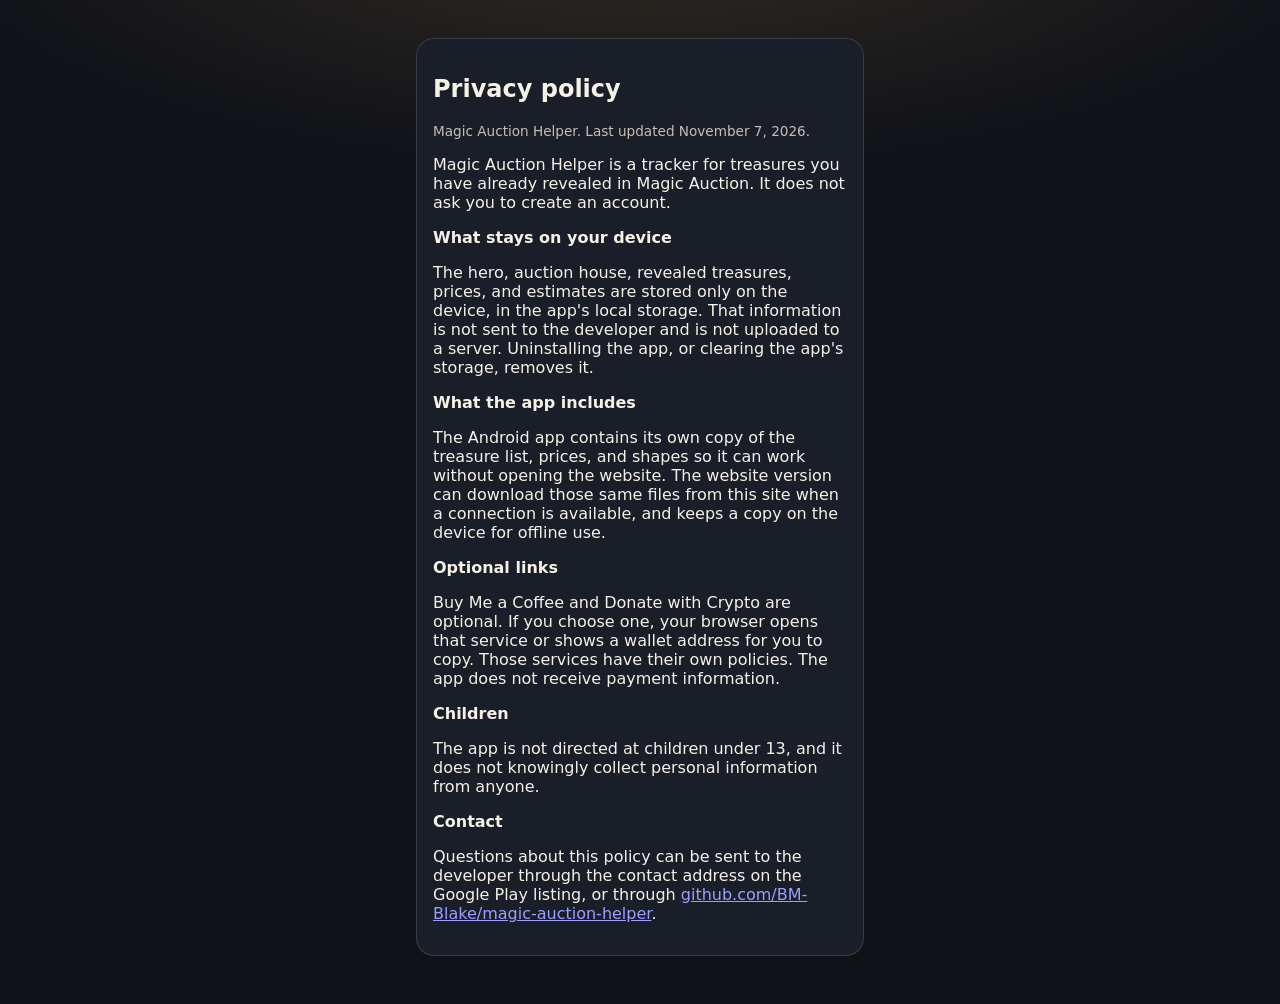
==== privacy.html @ 4f5301bc "Add a privacy policy page for the Play Store listing. Co-authored-by: Cursor <cursoragent@cursor.com" ====
<!DOCTYPE html>
<html lang="en">
  <head>
    <meta charset="utf-8">
    <meta name="viewport" content="width=device-width, initial-scale=1">
    <title>Privacy policy — Magic Auction Helper</title>
    <link rel="stylesheet" href="styles.css?v=141">
  </head>
  <body>
    <main class="app" style="padding: 24px 16px 48px;">
      <article class="card">
        <h1>Privacy policy</h1>
        <p class="hint">Magic Auction Helper. Last updated November 7, 2026.</p>
        <p>Magic Auction Helper is a tracker for treasures you have already revealed in Magic Auction. It does not ask you to create an account.</p>
        <h2>What stays on your device</h2>
        <p>The hero, auction house, revealed treasures, prices, and estimates are stored only on the device, in the app's local storage. That information is not sent to the developer and is not uploaded to a server. Uninstalling the app, or clearing the app's storage, removes it.</p>
        <h2>What the app includes</h2>
        <p>The Android app contains its own copy of the treasure list, prices, and shapes so it can work without opening the website. The website version can download those same files from this site when a connection is available, and keeps a copy on the device for offline use.</p>
        <h2>Optional links</h2>
        <p>Buy Me a Coffee and Donate with Crypto are optional. If you choose one, your browser opens that service or shows a wallet address for you to copy. Those services have their own policies. The app does not receive payment information.</p>
        <h2>Children</h2>
        <p>The app is not directed at children under 13, and it does not knowingly collect personal information from anyone.</p>
        <h2>Contact</h2>
        <p>Questions about this policy can be sent to the developer through the contact address on the Google Play listing, or through <a href="https://github.com/BM-Blake/magic-auction-helper">github.com/BM-Blake/magic-auction-helper</a>.</p>
      </article>
    </main>
  </body>
</html>
---- styles.css ----
:root {
  color-scheme: dark;
  --bg: #101218;
  --raise: #1a1e28;
  --raise-2: #232836;
  --line: rgba(246, 241, 231, 0.14);
  --text: #f6f1e7;
  --muted: #c8bfb2;
  --gold: #e4b15a;
  --gold-ink: #2a2112;
  --danger: #ffb4a8;
  --shadow: 0 16px 40px rgba(0, 0, 0, 0.28);
  --safe-top: env(safe-area-inset-top, 0px);
  --safe-bottom: env(safe-area-inset-bottom, 0px);
  font-family: "Segoe UI", system-ui, sans-serif;
}

* { box-sizing: border-box; }

body {
  margin: 0;
  min-height: 100vh;
  background:
    radial-gradient(1200px 420px at 50% -80px, rgba(228, 177, 90, 0.16), transparent 60%),
    var(--bg);
  color: var(--text);
}

button,
input,
select { font: inherit; color: inherit; }

button { cursor: pointer; }

.app {
  width: min(480px, 100%);
  margin: 0 auto;
  padding: calc(16px + var(--safe-top)) 16px calc(96px + var(--safe-bottom));
}

.scene[hidden] { display: none !important; }

.scene-menu {
  position: relative;
  display: flex;
  flex-direction: column;
  align-items: stretch;
  justify-content: center;
  gap: 18px;
  min-height: calc(100vh - 32px - var(--safe-top) - var(--safe-bottom));
}

.scene-tracker #game-bar {
  position: sticky;
  top: 0;
  z-index: 2;
  margin: calc(-16px - var(--safe-top)) -16px 0;
  padding: calc(16px + var(--safe-top)) 16px 16px;
  background: var(--bg);
}

.app-title {
  position: absolute;
  top: 0;
  left: 0;
  right: 0;
  margin: 0;
  font-size: 1.35rem;
  font-weight: 650;
  line-height: 1.2;
  text-align: center;
}

.menu-picks {
  display: grid;
  grid-template-columns: 1fr 1fr;
  gap: 12px;
  align-items: start;
}

.pick-title {
  margin: 0 0 6px;
  color: var(--muted);
  font-size: 0.72rem;
  font-weight: 650;
  letter-spacing: 0.04em;
  line-height: 1.2;
  text-align: left;
  text-transform: uppercase;
}

.house-picker {
  position: relative;
  width: 100%;
}

.house-toggle {
  display: flex;
  align-items: center;
  justify-content: space-between;
  gap: 8px;
  width: 100%;
  min-height: 52px;
  padding: 0 12px 0 14px;
  border: 1px solid var(--line);
  border-radius: 16px;
  background: var(--raise);
  color: var(--text);
  font-size: 1rem;
  font-weight: 650;
  box-shadow: var(--shadow);
}

.house-toggle > span {
  min-width: 0;
  overflow: hidden;
  text-overflow: ellipsis;
  white-space: nowrap;
}

.house-toggle::after {
  content: "";
  flex: 0 0 auto;
  width: 8px;
  height: 8px;
  margin-top: -4px;
  border-right: 2px solid var(--gold);
  border-bottom: 2px solid var(--gold);
  transform: rotate(45deg);
}

.house-toggle[aria-expanded="true"] {
  border-color: var(--gold);
}

.house-toggle[aria-expanded="true"]::after {
  margin-top: 4px;
  transform: rotate(225deg);
}

.house-menu {
  position: absolute;
  z-index: 4;
  top: calc(100% + 8px);
  left: 0;
  width: calc(200% + 12px);
  margin: 0;
  padding: 6px;
  list-style: none;
  border: 1px solid var(--line);
  border-radius: 16px;
  background: #161922;
  box-shadow: var(--shadow);
  max-height: 280px;
  overflow-y: auto;
}

#house-menu {
  left: auto;
  right: 0;
}

.house-option {
  display: flex;
  align-items: center;
  min-height: 44px;
  padding: 8px 12px;
  border-radius: 12px;
  color: var(--text);
  font-size: 1.05rem;
  font-weight: 650;
  cursor: pointer;
}

.house-option[aria-selected="true"] {
  background: var(--gold);
  color: var(--gold-ink);
}

.house-option:hover,
.house-option:focus-visible {
  background: var(--raise-2);
}

.house-option[aria-selected="true"]:hover,
.house-option[aria-selected="true"]:focus-visible {
  background: var(--gold);
  filter: brightness(1.06);
}

.house-name {
  margin: 0;
  min-width: 0;
  font-size: 1.35rem;
  font-weight: 650;
  line-height: 1.1;
}

.menu-btn {
  width: 100%;
  min-height: 56px;
  border: 0;
  border-radius: 16px;
  background: var(--gold);
  color: var(--gold-ink);
  font-size: 1.05rem;
  font-weight: 700;
}

.menu-btn:hover { filter: brightness(1.05); }

.support {
  display: flex;
  flex-direction: column;
  align-items: center;
  gap: 12px;
  margin-top: 28px;
}

.support-prompt {
  margin: 0;
  color: var(--muted);
  font-size: 0.95rem;
  font-weight: 650;
}

.support-actions {
  display: flex;
  flex-direction: column;
  align-items: stretch;
  gap: 10px;
  width: max-content;
  max-width: 100%;
}

.support-actions .bmc-btn-container {
  display: flex;
  justify-content: center;
}

.support-crypto {
  display: flex;
  align-items: center;
  justify-content: center;
  min-height: 60px;
  padding: 0 24px;
  border: 1px solid var(--line);
  border-radius: 12px;
  background: transparent;
  color: var(--text);
  font-size: 1rem;
  font-weight: 700;
}

.support-crypto:hover { filter: brightness(1.05); }

.crypto-dialog {
  width: min(448px, calc(100% - 32px));
  margin: auto;
  padding: 16px;
  border: 1px solid var(--line);
  border-radius: 18px;
  background: var(--raise);
  color: var(--text);
  box-shadow: var(--shadow);
}

.crypto-dialog::backdrop {
  background: rgba(8, 10, 14, 0.72);
}

.crypto-dialog .hint {
  margin: 0;
  color: var(--muted);
}

.crypto-list {
  display: flex;
  flex-direction: column;
  gap: 10px;
  margin: 14px 0 0;
  padding: 0;
  list-style: none;
}

.crypto-list li {
  padding: 12px;
  border: 1px solid var(--line);
  border-radius: 14px;
  background: var(--bg);
}

.crypto-row {
  display: flex;
  align-items: center;
  justify-content: space-between;
  gap: 8px;
}

.crypto-chain {
  font-weight: 700;
}

.crypto-nets {
  color: var(--muted);
  font-size: 0.78rem;
  font-weight: 650;
}

.crypto-address {
  display: block;
  margin-top: 8px;
  color: var(--muted);
  font-family: ui-monospace, "Cascadia Mono", Consolas, monospace;
  font-size: 0.78rem;
  line-height: 1.35;
  overflow-wrap: anywhere;
}

.crypto-copy {
  flex: 0 0 auto;
}

.title-row {
  display: flex;
  align-items: center;
  justify-content: space-between;
  gap: 12px;
  margin-bottom: 14px;
}

.ghost {
  flex: 0 0 auto;
  min-height: 40px;
  padding: 0 14px;
  border: 1px solid var(--line);
  border-radius: 999px;
  background: transparent;
}

.ghost:hover,
.chip:hover,
.minus:hover { background: var(--raise-2); }

h2 { margin: 0 0 14px; font-weight: 650; font-size: 1rem; }

.visually-hidden {
  position: absolute;
  width: 1px;
  height: 1px;
  padding: 0;
  margin: -1px;
  overflow: hidden;
  clip: rect(0, 0, 0, 0);
  white-space: nowrap;
  border: 0;
}

.status,
.hint,
.empty,
.item-meta,
.item-note {
  color: var(--muted);
}

.status {
  margin: 10px 0 0;
  padding: 8px 12px;
  border-radius: 12px;
  background: var(--raise);
}

.worth {
  display: grid;
  gap: 14px;
  margin-top: 0;
  padding: 14px 16px;
  border: 1px solid var(--line);
  border-radius: 18px;
  background: var(--raise);
  box-shadow: var(--shadow);
}

.worth-label,
.hint,
.form-error,
.empty { margin: 0; }

.worth-label {
  color: var(--muted);
  font-size: 0.78rem;
  letter-spacing: 0.06em;
  text-transform: uppercase;
}

.worth-range {
  margin: 6px 0 0;
  font-size: clamp(1.2rem, 5.4vw, 1.7rem);
  font-variant-numeric: tabular-nums;
  letter-spacing: -0.03em;
  line-height: 1.15;
  white-space: nowrap;
}

.known-picker {
  position: relative;
  margin-top: 12px;
}

.known-picker .worth-label { margin-bottom: 6px; }

.known-menu {
  left: 0;
  width: 100%;
}

.known-menu .house-option {
  justify-content: space-between;
  gap: 12px;
}

.known-menu .house-option.is-rarity {
  color: var(--chip);
}

.known-menu .house-option.is-rarity::before {
  content: "";
  flex: 0 0 auto;
  width: 12px;
  height: 12px;
  border-radius: 50%;
  background: var(--chip);
}

.known-menu .minus {
  flex: 0 0 auto;
  width: 28px;
  height: 28px;
}

.known-name {
  flex: 1;
  min-width: 0;
  overflow: hidden;
  text-overflow: ellipsis;
  white-space: nowrap;
}

.known-price {
  flex: 0 0 auto;
  font-variant-numeric: tabular-nums;
}

#form,
.list { scroll-margin-top: 128px; }

.card {
  margin-top: 14px;
  padding: 16px;
  border: 1px solid var(--line);
  border-radius: 18px;
  background: var(--raise);
}

.card.error { color: var(--danger); }

.form-head {
  display: flex;
  align-items: center;
  justify-content: space-between;
  gap: 12px;
  margin-bottom: 14px;
}

.form-head h2 { margin: 0; }

.text-btn {
  min-height: 36px;
  padding: 0 12px;
  border: 1px solid var(--line);
  border-radius: 999px;
  background: transparent;
  color: var(--muted);
}

.text-btn:hover { background: var(--raise-2); }

fieldset {
  margin: 0 0 14px;
  padding: 0;
  border: 0;
  min-inline-size: 0;
}

legend {
  margin-bottom: 8px;
  color: var(--muted);
  font-size: 0.75rem;
  letter-spacing: 0.06em;
  text-transform: uppercase;
}

.chips {
  display: flex;
  flex-wrap: wrap;
  gap: 8px;
}

.chip {
  min-height: 40px;
  padding: 0 12px;
  border: 1px solid var(--line);
  border-radius: 999px;
  background: transparent;
}

.chip {
  display: inline-flex;
  align-items: center;
  justify-content: center;
  gap: 8px;
}

.counter { display: flex; align-items: center; gap: 4px; }

#rarities > .chip,
.add-rarities .chip {
  flex: 1 1 calc(33.33% - 8px);
  max-width: calc(33.33% - 8px);
}

.chip-wrap {
  display: inline-flex;
  align-items: center;
  gap: 4px;
  flex: 0 0 auto;
  max-width: none;
}

.chip.is-swatch {
  width: 44px;
  min-width: 44px;
  height: 44px;
  padding: 0;
}

.add-rarities .chip.is-swatch {
  flex: 0 0 auto;
  max-width: none;
}

.chip.is-swatch .count {
  min-width: 0;
  padding: 0;
  background: transparent;
}

.chip-adjust {
  width: 28px;
  height: 28px;
  flex: 0 0 auto;
  font-size: 1rem;
}

.add-rarities .chip,
.add-rarities .chip:hover {
  background: var(--chip);
  color: var(--chip-ink);
  border-color: transparent;
}

.add-rarities .chip[aria-pressed="true"] {
  outline: 2px solid var(--text);
  outline-offset: 2px;
}

#sizes .chip,
.add-sizes .chip { min-width: 44px; }

.count {
  min-width: 1.5em;
  padding: 1px 8px;
  border-radius: 999px;
  background: color-mix(in srgb, currentColor 16%, transparent);
  font-variant-numeric: tabular-nums;
  text-align: center;
}

.chip.is-on,
.chip[aria-pressed="true"] {
  background: var(--chip, var(--gold));
  color: var(--chip-ink, var(--gold-ink));
  border-color: transparent;
}

.chip.is-on:hover,
.chip[aria-pressed="true"]:hover { background: var(--chip, var(--gold)); }

.chip.is-selected {
  outline: 2px solid var(--text);
  outline-offset: 2px;
}

.detail { margin: 10px 0 0; }

.detail h3 { margin: 0 0 8px; font-size: 1rem; }

.detail-cats {
  display: grid;
  grid-template-columns: 1fr 1fr;
  gap: 8px;
  margin: 0;
  padding: 0;
  list-style: none;
}

.detail-cat.is-open { grid-column: 1 / -1; }

.detail-cat-btn {
  display: flex;
  align-items: center;
  justify-content: space-between;
  gap: 8px;
  width: 100%;
  min-height: 44px;
  padding: 0 12px;
  border: 1px solid var(--line);
  border-radius: 12px;
  background: var(--bg);
  color: inherit;
  font: inherit;
}

.detail-cat.is-open > .detail-cat-btn { border-color: var(--gold); }

.detail-cat .detail-list { margin-top: 8px; }

.detail-items {
  grid-column: 1 / -1;
  display: flex;
  flex-direction: column;
  gap: 8px;
}

.detail-items-title {
  margin: 4px 0 0;
  color: var(--muted);
  font-size: 0.75rem;
  letter-spacing: 0.06em;
  text-transform: uppercase;
}

.item-card {
  display: grid;
  grid-template-columns: 1fr 1fr;
  gap: 8px;
  padding: 10px;
  border: 1px solid var(--line);
  border-radius: 12px;
  background: var(--bg);
}

.item-card .field { margin-top: 0; }

.item-card .item-name,
.item-card .item-price,
.item-name-row { grid-column: 1 / -1; }

.item-name-row {
  display: flex;
  align-items: center;
  justify-content: space-between;
  gap: 8px;
}

.item-name-row .item-name {
  flex: 1;
  min-width: 0;
}

.item-name {
  margin: 0;
  font-weight: 650;
}

.item-card input:disabled,
.item-card select:disabled {
  opacity: 0.72;
  cursor: default;
}

.item-card select {
  width: 100%;
  min-height: 44px;
  padding: 0 10px;
  border: 1px solid var(--line);
  border-radius: 12px;
  background: var(--raise);
  color: inherit;
  font-size: 16px;
}

.detail-list,
.step-children {
  display: grid;
  grid-template-columns: 1fr 1fr;
  gap: 8px;
  margin: 0;
  padding: 0;
  list-style: none;
}

.step-children { margin-top: 4px; }

.step-row {
  display: grid;
  justify-items: center;
  align-content: center;
  gap: 2px;
  min-width: 0;
  padding: 8px 6px;
  border: 1px solid var(--line);
  border-radius: 12px;
  background: var(--bg);
}

.step-row.is-open {
  grid-column: 1 / -1;
  grid-template-columns: minmax(0, 1fr) auto;
  justify-items: stretch;
  align-items: center;
  padding: 8px 10px;
}

.step-label {
  width: 100%;
  min-height: 0;
  padding: 0;
  border: 0;
  background: transparent;
  color: inherit;
  font: inherit;
  line-height: 1.2;
  text-align: center;
}

.step-row.is-open > .step-label { text-align: left; }

.step-row.is-open > .step-children { grid-column: 1 / -1; }

.step-label.is-static { line-height: 1.2; }

.stepper {
  display: flex;
  align-items: center;
  justify-content: center;
  gap: 6px;
}

.step-btn {
  width: 36px;
  height: 36px;
  border: 1px solid var(--line);
  border-radius: 999px;
  background: var(--raise-2);
  color: var(--text);
  font-size: 1.25rem;
  line-height: 1;
}

.chip:disabled,
.step-btn:disabled { opacity: 0.35; cursor: default; }

.step-count {
  min-width: 1.5em;
  font-variant-numeric: tabular-nums;
  text-align: center;
}

.detail-item {
  display: flex;
  flex-wrap: wrap;
  align-items: center;
  justify-content: space-between;
  gap: 10px;
  padding: 10px 12px;
  border-radius: 12px;
  background: var(--bg);
}

.detail-actions {
  display: flex;
  flex-shrink: 0;
  gap: 8px;
}

.detail-editor {
  flex: 1 1 100%;
}

.detail-editor > .field:first-child { margin-top: 0; }

.detail-editor-actions {
  display: flex;
  align-items: center;
  gap: 8px;
  margin-top: 12px;
}

.detail-editor .primary {
  flex: 1;
  margin-top: 0;
}

.detail-item p { margin: 0; }

.detail-price { color: #d7f5c8; font-variant-numeric: tabular-nums; }

.exact-total {
  margin: 6px 0 0;
  font-size: 1.35rem;
  font-variant-numeric: tabular-nums;
  white-space: nowrap;
}

.fab {
  position: fixed;
  z-index: 4;
  left: max(4px, calc(50% - 240px + 4px));
  bottom: calc(32px + var(--safe-bottom));
  width: 56px;
  height: 56px;
  border: 0;
  border-radius: 50%;
  background: var(--gold);
  color: var(--gold-ink);
  font-size: 2rem;
  line-height: 1;
  box-shadow: var(--shadow);
}

.sheet {
  position: fixed;
  z-index: 3;
  left: max(16px, calc(50% - 240px + 16px));
  right: max(16px, calc(50% - 240px + 16px));
  bottom: calc(84px + var(--safe-bottom));
  max-height: min(78vh, 720px);
  overflow: auto;
  overscroll-behavior: contain;
  margin: 0;
  padding: 16px;
  border: 1px solid var(--line);
  border-radius: 18px;
  background: var(--raise);
  box-shadow: var(--shadow);
}

.sheet-top { margin-bottom: 14px; }

.sheet-top .hint { margin-top: 0; }

.entry {
  margin-bottom: 12px;
  padding: 12px;
  border: 1px solid var(--line);
  border-radius: 14px;
  background: var(--bg);
}

.entry-head {
  display: flex;
  align-items: flex-end;
  gap: 8px;
}

.entry-head .field {
  flex: 0 1 9rem;
  margin-top: 0;
}

.sheet .chip,
.sheet .text-btn,
.add-another { min-height: 44px; }

.add-another {
  width: 100%;
  margin-top: 2px;
  border: 1px dashed var(--line);
  border-radius: 14px;
  background: transparent;
}

.add-another:hover { background: var(--raise-2); }

.entry.is-max .field:has(.group-price),
.entry.is-max .specify { display: none; }

.entry-head .count-use {
  flex: 0 0 auto;
  margin-top: 0;
}

select.group-use {
  width: auto;
  min-width: 8.75rem;
  min-height: 48px;
  padding: 0 12px;
  border: 1px solid var(--line);
  border-radius: 12px;
  background: var(--bg);
  color: inherit;
  font-size: 16px;
}

.entry-head .text-btn { margin-left: auto; }

.cat-row {
  display: grid;
  grid-template-columns: repeat(3, minmax(0, 1fr));
  gap: 8px;
  margin-top: 10px;
}

.cat-row.is-pair { grid-template-columns: 1fr 1fr; }

.specify { margin-top: 12px; }

.specify-pair {
  display: grid;
  grid-template-columns: 1fr 1fr;
  gap: 12px;
}

.specify-pair.is-single { grid-template-columns: 1fr; }

.specify-pair fieldset { margin: 0; }

.specify-pair legend { margin-bottom: 8px; }

.specify .cat-panel { margin-top: 10px; }

.specify .cat-panel .chip-wrap .chip {
  flex: 0 0 auto;
  max-width: none;
}

.cat-btn {
  display: flex;
  flex-direction: column;
  align-items: center;
  justify-content: center;
  gap: 2px;
  min-height: 44px;
  padding: 8px 6px;
  border: 1px solid var(--line);
  border-radius: 12px;
  background: transparent;
  text-align: center;
}

.cat-btn:hover { background: var(--raise-2); }

.cat-btn:disabled,
.detail-cat-btn:disabled {
  opacity: 0.55;
  cursor: default;
}

.cat-btn:disabled:hover,
.detail-cat-btn:disabled:hover { background: transparent; }

.cat-btn[aria-pressed="true"] { border-color: var(--gold); }

.cat-name {
  color: var(--muted);
  font-size: 0.68rem;
  letter-spacing: 0.06em;
  text-transform: uppercase;
}

.cat-value {
  font-size: 0.88rem;
  font-weight: 650;
  line-height: 1.2;
}

.cat-value:empty { display: none; }

.cat-btn.is-rarity,
.cat-btn.is-rarity:hover {
  background: var(--chip);
  color: var(--chip-ink);
  border-color: transparent;
}

.cat-btn.is-rarity .cat-name { color: inherit; opacity: 0.8; }

.cat-btn.is-rarity[aria-pressed="true"] {
  outline: 2px solid var(--text);
  outline-offset: 2px;
}

.cat-panel { margin-bottom: 0; }

.cat-panel[hidden] { display: none; }

.minus {
  width: 32px;
  height: 32px;
  padding: 0;
  border: 1px solid var(--line);
  border-radius: 50%;
  background: transparent;
  line-height: 1;
}

.exact { margin: 0 0 14px; }

.exact .field {
  margin-top: 0;
  color: var(--muted);
  font-size: 0.75rem;
  letter-spacing: 0.06em;
  text-transform: uppercase;
}

.exact input {
  margin-top: 8px;
  font-variant-numeric: tabular-nums;
  font-size: 1.25rem;
}

.field {
  display: flex;
  flex-direction: column;
  gap: 6px;
  margin-top: 10px;
}

.field span {
  color: var(--muted);
  font-size: 0.75rem;
  letter-spacing: 0.06em;
  text-transform: uppercase;
}

input {
  width: 100%;
  min-height: 48px;
  padding: 0 12px;
  border: 1px solid var(--line);
  border-radius: 12px;
  background: var(--bg);
  font-size: 16px;
}

.hint { margin-top: 8px; font-size: 0.85rem; }

.form-error {
  margin-top: 12px;
  color: var(--danger);
}

.primary {
  width: 100%;
  min-height: 48px;
  margin-top: 14px;
  border: 0;
  border-radius: 14px;
  background: var(--gold);
  color: var(--gold-ink);
  font-weight: 700;
}

.primary:hover { filter: brightness(1.05); }

.list {
  display: flex;
  flex-direction: column;
  gap: 10px;
  margin: 12px 0 0;
  padding: 0;
  list-style: none;
}

.list:empty { margin: 0; }

.item {
  display: grid;
  grid-template-columns: 8px minmax(0, 1fr);
  gap: 10px;
  padding: 12px;
  border-radius: 14px;
  background: var(--bg);
}

.item.is-editing { outline: 1px solid var(--gold); }

.rail {
  border-radius: 99px;
  background: var(--rarity, var(--line));
}

.item-title {
  margin: 0;
  font-weight: 650;
}

.item-meta,
.item-note { margin: 4px 0 0; font-size: 0.88rem; }

.item-worth {
  margin: 6px 0 0;
  font-variant-numeric: tabular-nums;
}

.item-worth.exact { color: #d7f5c8; }

.item-actions {
  display: flex;
  gap: 8px;
  margin-top: 10px;
}

.item-actions button {
  min-height: 36px;
  padding: 0 12px;
}

.empty { margin-top: 10px; }

button:focus-visible,
input:focus-visible,
select:focus-visible {
  outline: 2px solid var(--gold);
  outline-offset: 2px;
}

@media (prefers-reduced-motion: reduce) {
  * { scroll-behavior: auto; }
}
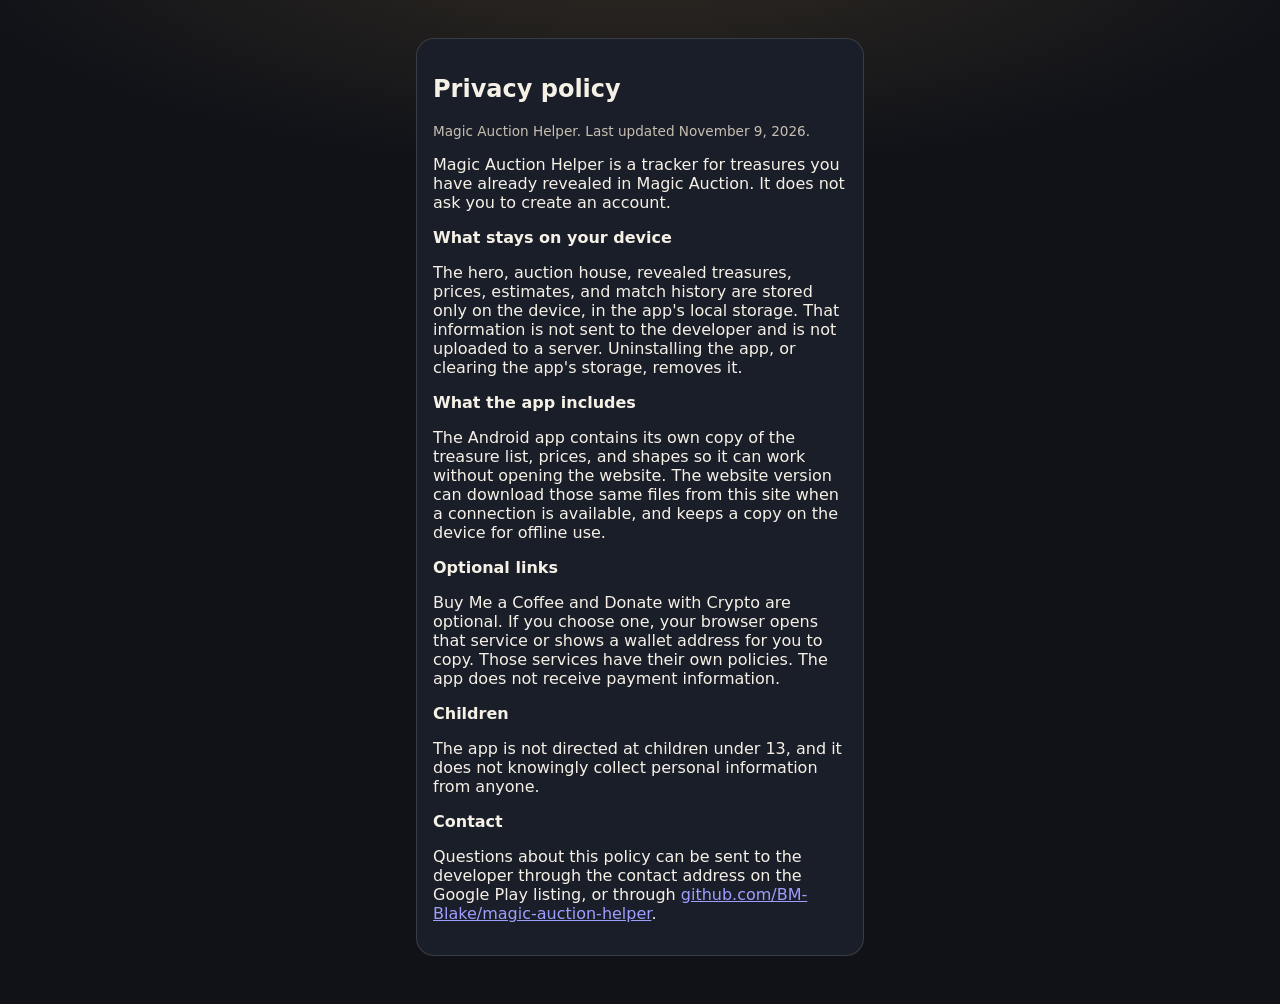
==== commit 8112c062: "Describe the three bids and on-device match history for search and the privacy page. Co-authored-by:" ====
--- a/privacy.html
+++ b/privacy.html
@@ -4,16 +4,19 @@
     <meta charset="utf-8">
     <meta name="viewport" content="width=device-width, initial-scale=1">
     <title>Privacy policy — Magic Auction Helper</title>
+    <meta name="description" content="Privacy policy for Magic Auction Helper, a fan-made Magic Auction database and MCGG helper. Match history stays on your device.">
+    <meta name="robots" content="index, follow">
+    <link rel="canonical" href="https://bm-blake.github.io/magic-auction-helper/privacy.html">
     <link rel="stylesheet" href="styles.css?v=141">
   </head>
   <body>
     <main class="app" style="padding: 24px 16px 48px;">
       <article class="card">
         <h1>Privacy policy</h1>
-        <p class="hint">Magic Auction Helper. Last updated November 7, 2026.</p>
+        <p class="hint">Magic Auction Helper. Last updated November 9, 2026.</p>
         <p>Magic Auction Helper is a tracker for treasures you have already revealed in Magic Auction. It does not ask you to create an account.</p>
         <h2>What stays on your device</h2>
-        <p>The hero, auction house, revealed treasures, prices, and estimates are stored only on the device, in the app's local storage. That information is not sent to the developer and is not uploaded to a server. Uninstalling the app, or clearing the app's storage, removes it.</p>
+        <p>The hero, auction house, revealed treasures, prices, estimates, and match history are stored only on the device, in the app's local storage. That information is not sent to the developer and is not uploaded to a server. Uninstalling the app, or clearing the app's storage, removes it.</p>
         <h2>What the app includes</h2>
         <p>The Android app contains its own copy of the treasure list, prices, and shapes so it can work without opening the website. The website version can download those same files from this site when a connection is available, and keeps a copy on the device for offline use.</p>
         <h2>Optional links</h2>
--- a/styles.css
+++ b/styles.css
@@ -38,6 +38,10 @@
   padding: calc(16px + var(--safe-top)) 16px calc(96px + var(--safe-bottom));
 }
 
+.app:has(#scene-menu:not([hidden])) {
+  padding-bottom: calc(16px + var(--safe-bottom));
+}
+
 .scene[hidden] { display: none !important; }
 
 .scene-menu {
@@ -48,6 +52,7 @@
   justify-content: center;
   gap: 18px;
   min-height: calc(100vh - 32px - var(--safe-top) - var(--safe-bottom));
+  padding-bottom: 156px;
 }
 
 .scene-tracker #game-bar {
@@ -57,6 +62,37 @@
   margin: calc(-16px - var(--safe-top)) -16px 0;
   padding: calc(16px + var(--safe-top)) 16px 16px;
   background: var(--bg);
+}
+
+.manual-btn {
+  position: fixed;
+  z-index: 3;
+  top: calc(12px + var(--safe-top));
+  right: calc(12px + env(safe-area-inset-right, 0px));
+  display: grid;
+  place-items: center;
+  width: 42px;
+  height: 36px;
+  padding: 0;
+  border: 1px solid var(--line);
+  border-radius: 12px;
+  background: var(--raise);
+  color: var(--text);
+}
+
+.manual-btn svg {
+  width: 26px;
+  height: 26px;
+  display: block;
+}
+
+.manual-btn:hover { background: var(--raise-2); }
+
+.app-name {
+  display: block;
+  margin-top: 0;
+  padding: 0 48px;
+  color: var(--text);
 }
 
 .app-title {
@@ -71,6 +107,15 @@
   text-align: center;
 }
 
+.app-title > span:last-child {
+  display: block;
+  margin-top: 10px;
+  color: var(--muted);
+  font-size: 0.78rem;
+  font-weight: 500;
+  line-height: 1.3;
+}
+
 .menu-picks {
   display: grid;
   grid-template-columns: 1fr 1fr;
@@ -209,18 +254,86 @@
 
 .menu-btn:hover { filter: brightness(1.05); }
 
+.menu-btn-secondary {
+  background: transparent;
+  color: var(--text);
+  border: 1px solid var(--line);
+}
+
+.menu-btn:disabled {
+  opacity: 0.35;
+}
+
+.match-list {
+  display: flex;
+  flex-direction: column;
+  gap: 10px;
+  margin: 14px 0 0;
+  padding: 0;
+  list-style: none;
+}
+
+.match-card {
+  border: 1px solid var(--line);
+  border-radius: 14px;
+  background: var(--raise);
+}
+
+.match-open {
+  display: flex;
+  flex-wrap: wrap;
+  align-items: center;
+  gap: 6px 10px;
+  width: 100%;
+  padding: 12px;
+  border: 0;
+  background: transparent;
+  color: inherit;
+  text-align: left;
+}
+
+.match-title { font-weight: 650; }
+
+.match-open .detail-arrow { margin-left: auto; }
+
+.match-card.is-open .detail-arrow {
+  margin-top: -3px;
+  transform: rotate(45deg);
+}
+
+.match-meta {
+  flex-basis: 100%;
+  color: var(--muted);
+  font-size: 0.85rem;
+}
+
+.match-detail { padding: 0 12px 12px; }
+
+.match-detail p { margin: 0 0 8px; }
+
+.match-items {
+  margin: 0 0 10px;
+  padding-left: 18px;
+}
+
+.scene-history .hint { margin-top: 8px; }
+
 .support {
+  position: fixed;
+  z-index: 1;
+  left: max(16px, calc(50% - 240px + 16px));
+  right: max(16px, calc(50% - 240px + 16px));
+  bottom: calc(12px + var(--safe-bottom));
   display: flex;
   flex-direction: column;
   align-items: center;
-  gap: 12px;
-  margin-top: 28px;
+  gap: 8px;
 }
 
 .support-prompt {
   margin: 0;
   color: var(--muted);
-  font-size: 0.95rem;
+  font-size: 0.82rem;
   font-weight: 650;
 }
 
@@ -228,7 +341,7 @@
   display: flex;
   flex-direction: column;
   align-items: stretch;
-  gap: 10px;
+  gap: 8px;
   width: max-content;
   max-width: 100%;
 }
@@ -236,24 +349,238 @@
 .support-actions .bmc-btn-container {
   display: flex;
   justify-content: center;
+  zoom: 0.82;
 }
 
 .support-crypto {
   display: flex;
   align-items: center;
   justify-content: center;
-  min-height: 60px;
-  padding: 0 24px;
-  border: 1px solid var(--line);
-  border-radius: 12px;
+  min-height: 46px;
+  padding: 0 18px;
+  border: 1px solid var(--line);
+  border-radius: 10px;
   background: transparent;
   color: var(--text);
-  font-size: 1rem;
+  font-size: 0.9rem;
   font-weight: 700;
 }
 
 .support-crypto:hover { filter: brightness(1.05); }
 
+.database-head {
+  position: sticky;
+  top: 0;
+  z-index: 2;
+  margin: calc(-16px - var(--safe-top)) -16px 0;
+  padding: calc(16px + var(--safe-top)) 16px 8px;
+  background: var(--bg);
+}
+
+.database-search {
+  margin-top: 4px;
+  margin-bottom: 16px;
+}
+
+.database-search input {
+  background: var(--raise);
+  border-radius: 14px;
+}
+
+.database-filter-row {
+  display: grid;
+  grid-template-columns: repeat(3, minmax(0, 1fr));
+  gap: 10px;
+}
+
+.detail-cat-btn {
+  display: flex;
+  align-items: center;
+  justify-content: space-between;
+  gap: 8px;
+  width: 100%;
+  border: 1px solid var(--line);
+  background: var(--bg);
+  color: inherit;
+  font: inherit;
+}
+
+.database-filter-row .detail-cat-btn {
+  flex-direction: column;
+  justify-content: center;
+  gap: 1px;
+  min-width: 0;
+  min-height: 48px;
+  padding: 4px 6px;
+  border-radius: 12px;
+  background: var(--raise);
+}
+
+.database-filter-row .detail-cat-btn:hover { background: var(--raise-2); }
+
+.database-filter-row .detail-cat-btn > span:first-child {
+  color: var(--muted);
+  font-size: 0.62rem;
+  font-weight: 650;
+  letter-spacing: 0.06em;
+  text-transform: uppercase;
+}
+
+.database-filter-row .detail-cat-btn .count {
+  min-width: 0;
+  max-width: 100%;
+  padding: 0;
+  border-radius: 0;
+  background: transparent;
+  color: var(--text);
+  font-size: 0.82rem;
+  font-weight: 650;
+  overflow: hidden;
+  text-overflow: ellipsis;
+  white-space: nowrap;
+}
+
+.database-filter-row .detail-cat-btn.is-open {
+  border-color: var(--gold);
+  background: var(--raise-2);
+}
+
+.database-choices { margin-top: 8px; }
+
+.database-choices[hidden] { display: none; }
+
+.database-sizes .chip {
+  min-height: 36px;
+  padding: 0 10px;
+  font-size: 0.85rem;
+}
+
+.database-bar {
+  display: flex;
+  align-items: center;
+  justify-content: space-between;
+  gap: 12px;
+  margin-top: 8px;
+}
+
+.database-bar .hint { margin-top: 0; }
+
+.database-sort {
+  display: flex;
+  align-items: center;
+  gap: 8px;
+  margin: 0;
+  color: var(--muted);
+  font-size: 0.72rem;
+  font-weight: 650;
+  letter-spacing: 0.04em;
+  text-transform: uppercase;
+}
+
+.database-sort-picker { position: relative; }
+
+.database-sort-toggle {
+  display: flex;
+  align-items: center;
+  gap: 6px;
+  padding: 0;
+  border: 0;
+  background: transparent;
+  color: var(--text);
+  font: inherit;
+  font-size: 0.82rem;
+  font-weight: 650;
+  letter-spacing: 0;
+  text-transform: none;
+  cursor: pointer;
+}
+
+.database-sort-toggle::after {
+  content: "";
+  width: 7px;
+  height: 7px;
+  margin-top: -3px;
+  border-right: 2px solid var(--muted);
+  border-bottom: 2px solid var(--muted);
+  transform: rotate(45deg);
+}
+
+.database-sort-menu {
+  position: absolute;
+  z-index: 3;
+  top: calc(100% + 6px);
+  right: 0;
+  min-width: 132px;
+  margin: 0;
+  padding: 6px;
+  list-style: none;
+  border: 1px solid var(--line);
+  border-radius: 12px;
+  background: var(--raise);
+  box-shadow: var(--shadow);
+}
+
+.database-sort-menu button {
+  display: block;
+  width: 100%;
+  min-height: 36px;
+  padding: 0 10px;
+  border: 0;
+  border-radius: 8px;
+  background: transparent;
+  color: var(--text);
+  font: inherit;
+  font-size: 0.9rem;
+  font-weight: 650;
+  text-align: left;
+  cursor: pointer;
+}
+
+.database-sort-menu button[aria-selected="true"],
+.database-sort-menu button:hover {
+  background: var(--raise-2);
+  color: var(--gold);
+}
+
+.database-list {
+  margin: 8px 0 0;
+  padding: 0;
+  list-style: none;
+}
+
+.database-item {
+  display: grid;
+  grid-template-columns: 14px minmax(0, 1fr) auto;
+  gap: 10px;
+  align-items: center;
+  padding: 12px 0;
+  border-bottom: 1px solid var(--line);
+}
+
+.database-swatch {
+  width: 14px;
+  height: 14px;
+  border-radius: 999px;
+}
+
+.database-name {
+  display: block;
+  font-weight: 650;
+}
+
+.database-meta {
+  display: block;
+  margin-top: 2px;
+  color: var(--muted);
+  font-size: 0.82rem;
+}
+
+.database-price {
+  font-variant-numeric: tabular-nums;
+  font-weight: 650;
+}
+
+.manual-dialog,
 .crypto-dialog {
   width: min(448px, calc(100% - 32px));
   margin: auto;
@@ -265,9 +592,68 @@
   box-shadow: var(--shadow);
 }
 
+.manual-dialog {
+  max-height: min(640px, calc(100vh - 32px));
+  overflow: auto;
+}
+
+.manual-dialog::backdrop,
 .crypto-dialog::backdrop {
   background: rgba(8, 10, 14, 0.72);
 }
+
+.manual-item + .manual-item { margin-top: 2px; }
+
+.manual-toggle {
+  display: flex;
+  align-items: center;
+  gap: 10px;
+  width: 100%;
+  min-height: 40px;
+  padding: 6px 2px;
+  border: 0;
+  background: transparent;
+  color: var(--text);
+  font-size: 0.95rem;
+  font-weight: 650;
+  text-align: left;
+}
+
+.manual-arrow {
+  flex: 0 0 auto;
+  width: 7px;
+  height: 7px;
+  margin-top: -1px;
+  border-right: 2px solid var(--muted);
+  border-bottom: 2px solid var(--muted);
+  transform: rotate(-45deg);
+}
+
+.manual-toggle[aria-expanded="true"] .manual-arrow {
+  margin-top: -3px;
+  transform: rotate(45deg);
+}
+
+.manual-panel { padding: 0 0 8px 18px; }
+
+.manual-panel[hidden] { display: none; }
+
+.manual-sub { margin-top: 0; }
+
+.manual-sub .manual-toggle {
+  min-height: 36px;
+  font-size: 0.9rem;
+}
+
+.manual-body p,
+.manual-note {
+  margin: 0;
+  color: var(--muted);
+  font-size: 0.92rem;
+  line-height: 1.45;
+}
+
+.manual-note { margin-top: 14px; }
 
 .crypto-dialog .hint {
   margin: 0;
@@ -403,6 +789,26 @@
   white-space: nowrap;
 }
 
+.bid-levels {
+  display: grid;
+  grid-template-columns: repeat(3, minmax(0, 1fr));
+  gap: 10px;
+}
+
+.bid-levels > .worth-label {
+  grid-column: 1 / -1;
+}
+
+.bid-levels .worth-figure .worth-label {
+  min-height: 2.5em;
+  font-size: 0.68rem;
+  line-height: 1.25;
+}
+
+.bid-levels .worth-range {
+  font-size: clamp(0.95rem, 3.6vw, 1.25rem);
+}
+
 .known-picker {
   position: relative;
   margin-top: 12px;
@@ -501,6 +907,45 @@
   text-transform: uppercase;
 }
 
+#rarity-group > legend {
+  display: flex;
+  flex-wrap: wrap;
+  align-items: center;
+  gap: 8px;
+  width: 100%;
+}
+
+.rarity-known {
+  color: var(--text);
+  font-variant-numeric: tabular-nums;
+  letter-spacing: 0;
+}
+
+.rarity-open {
+  padding: 2px 8px;
+  border-radius: 999px;
+  background: #c9a6ff;
+  color: #1c1028;
+  font-weight: 700;
+  letter-spacing: 0.04em;
+  text-transform: uppercase;
+}
+
+.rarity-open.is-hot {
+  background: linear-gradient(90deg, #e4b15a, #ff8d86);
+  color: #2a100e;
+  animation: rarity-flash 1.4s ease-in-out infinite;
+}
+
+@keyframes rarity-flash {
+  0%, 100% { box-shadow: 0 0 0 rgba(255, 141, 134, 0); filter: brightness(1); }
+  50% { box-shadow: 0 0 14px rgba(255, 141, 134, 0.9); filter: brightness(1.18); }
+}
+
+@media (prefers-reduced-motion: reduce) {
+  .rarity-open.is-hot { animation: none; }
+}
+
 .chips {
   display: flex;
   flex-wrap: wrap;
@@ -607,49 +1052,100 @@
 .detail h3 { margin: 0 0 8px; font-size: 1rem; }
 
 .detail-cats {
-  display: grid;
-  grid-template-columns: 1fr 1fr;
-  gap: 8px;
+  display: flex;
+  flex-direction: column;
+  gap: 0;
   margin: 0;
   padding: 0;
   list-style: none;
 }
 
-.detail-cat.is-open { grid-column: 1 / -1; }
-
-.detail-cat-btn {
-  display: flex;
-  align-items: center;
-  justify-content: space-between;
-  gap: 8px;
+.detail-pair-row {
+  display: grid;
+  grid-template-columns: 1fr 1fr;
+  column-gap: 12px;
+}
+
+.detail-pair-row .detail-toggle:last-child:nth-child(odd) {
+  grid-column: 1 / -1;
+}
+
+.detail-toggle {
+  display: flex;
+  align-items: center;
+  gap: 10px;
   width: 100%;
-  min-height: 44px;
-  padding: 0 12px;
-  border: 1px solid var(--line);
-  border-radius: 12px;
-  background: var(--bg);
-  color: inherit;
-  font: inherit;
-}
-
-.detail-cat.is-open > .detail-cat-btn { border-color: var(--gold); }
-
-.detail-cat .detail-list { margin-top: 8px; }
-
-.detail-items {
-  grid-column: 1 / -1;
+  min-height: 40px;
+  padding: 6px 2px;
+  border: 0;
+  background: transparent;
+  color: var(--text);
+  font-size: 0.95rem;
+  font-weight: 650;
+  text-align: left;
+}
+
+.detail-arrow {
+  flex: 0 0 auto;
+  width: 7px;
+  height: 7px;
+  margin-top: -1px;
+  border-right: 2px solid var(--muted);
+  border-bottom: 2px solid var(--muted);
+  transform: rotate(-45deg);
+}
+
+.detail-toggle[aria-expanded="true"] .detail-arrow {
+  margin-top: -3px;
+  transform: rotate(45deg);
+}
+
+.detail-toggle .count {
+  margin-left: auto;
+  color: var(--muted);
+  font-variant-numeric: tabular-nums;
+}
+
+.detail-toggle:disabled {
+  opacity: 0.45;
+}
+
+.detail-cat > .detail-list,
+.detail-pair > .detail-list,
+.detail-pair > .detail-subs,
+.detail-cat > .detail-subs,
+.detail-item-list {
+  margin: 0 0 8px 18px;
+}
+
+.detail-subs .detail-list { margin: 0 0 8px 18px; }
+
+.detail-sub-row {
+  display: grid;
+  grid-template-columns: 1fr 1fr;
+  column-gap: 12px;
+}
+
+.detail-sub-row .detail-toggle {
+  min-height: 36px;
+  font-size: 0.9rem;
+}
+
+.detail-item-list {
   display: flex;
   flex-direction: column;
-  gap: 8px;
-}
-
-.detail-items-title {
-  margin: 4px 0 0;
-  color: var(--muted);
-  font-size: 0.75rem;
-  letter-spacing: 0.06em;
-  text-transform: uppercase;
-}
+}
+
+.detail-subitem .detail-toggle {
+  min-height: 36px;
+  font-size: 0.9rem;
+}
+
+.detail-subitem > .item-card { margin: 0 0 8px 18px; }
+
+.detail-single-item { margin-top: 4px; list-style: none; }
+
+.detail-single-item > .item-card { margin: 0; }
 
 .item-card {
   display: grid;
@@ -667,11 +1163,41 @@
 .item-card .item-price,
 .item-name-row { grid-column: 1 / -1; }
 
-.item-name-row {
-  display: flex;
-  align-items: center;
-  justify-content: space-between;
+.item-name-row,
+.item-card-actions {
+  display: flex;
+  align-items: center;
+  justify-content: flex-end;
   gap: 8px;
+}
+
+.item-card-actions { grid-column: 1 / -1; }
+
+.item-card-actions .item-name { margin-right: auto; }
+
+.item-card-actions .item-name.is-placeholder {
+  color: var(--muted);
+  font-weight: 500;
+}
+
+.item-save,
+.item-undo {
+  width: 32px;
+  height: 32px;
+  padding: 0;
+  border: 1px solid var(--line);
+  border-radius: 50%;
+  background: transparent;
+  color: var(--text);
+  line-height: 1;
+  font-size: 1rem;
+}
+
+.item-save {
+  background: var(--gold);
+  border-color: transparent;
+  color: var(--gold-ink);
+  font-weight: 700;
 }
 
 .item-name-row .item-name {
@@ -748,8 +1274,6 @@
 .step-row.is-open > .step-label { text-align: left; }
 
 .step-row.is-open > .step-children { grid-column: 1 / -1; }
-
-.step-label.is-static { line-height: 1.2; }
 
 .stepper {
   display: flex;
@@ -845,8 +1369,8 @@
   z-index: 3;
   left: max(16px, calc(50% - 240px + 16px));
   right: max(16px, calc(50% - 240px + 16px));
-  bottom: calc(84px + var(--safe-bottom));
-  max-height: min(78vh, 720px);
+  top: calc(72px + var(--safe-top));
+  max-height: calc(100vh - 168px - var(--safe-top) - var(--safe-bottom));
   overflow: auto;
   overscroll-behavior: contain;
   margin: 0;
@@ -914,7 +1438,39 @@
   font-size: 16px;
 }
 
-.entry-head .text-btn { margin-left: auto; }
+.johnson-head {
+  display: flex;
+  align-items: flex-start;
+  justify-content: space-between;
+  gap: 8px;
+  margin-bottom: 10px;
+}
+
+.johnson-note { margin: 0; }
+
+.johnson-head .text-btn { flex: none; }
+
+.johnson-row {
+  display: grid;
+  grid-template-columns: repeat(3, minmax(0, 1fr));
+  gap: 8px;
+}
+
+.johnson-row .field { margin-top: 0; }
+
+.johnson-name { font-weight: 700; }
+
+.johnson-counts input[type="number"] {
+  text-align: center;
+  appearance: textfield;
+  -moz-appearance: textfield;
+}
+
+.johnson-counts input[type="number"]::-webkit-outer-spin-button,
+.johnson-counts input[type="number"]::-webkit-inner-spin-button {
+  -webkit-appearance: none;
+  margin: 0;
+}
 
 .cat-row {
   display: grid;
@@ -1141,3 +1697,183 @@
 @media (prefers-reduced-motion: reduce) {
   * { scroll-behavior: auto; }
 }
+
+@media (orientation: landscape) and (max-height: 540px) {
+  .app {
+    width: min(980px, 100%);
+    padding:
+      calc(8px + var(--safe-top))
+      calc(12px + env(safe-area-inset-right, 0px))
+      calc(12px + var(--safe-bottom))
+      calc(12px + env(safe-area-inset-left, 0px));
+  }
+
+  .app:has(#scene-menu:not([hidden])) {
+    padding-bottom: calc(8px + var(--safe-bottom));
+  }
+
+  .app:has(#scene-tracker:not([hidden])),
+  .app:has(#scene-database:not([hidden])),
+  .app:has(#scene-history:not([hidden])) {
+    display: flex;
+    flex-direction: column;
+    height: 100vh;
+    overflow: hidden;
+  }
+
+  .scene-menu {
+    display: grid;
+    grid-template-columns: minmax(0, 1.4fr) minmax(168px, 0.7fr);
+    grid-template-rows: auto auto auto;
+    align-content: center;
+    gap: 10px 14px;
+    min-height: calc(100vh - 16px - var(--safe-top) - var(--safe-bottom));
+    padding: 50px 0 76px;
+  }
+
+  .menu-picks {
+    grid-column: 1;
+    grid-row: 1 / span 3;
+    align-self: center;
+  }
+
+  #game-start,
+  #open-database,
+  #open-history {
+    grid-column: 2;
+    min-height: 44px;
+  }
+
+  #game-start { grid-row: 1; align-self: end; }
+  #open-database { grid-row: 2; align-self: center; }
+  #open-history { grid-row: 3; align-self: start; }
+
+  .app-title { font-size: 1.15rem; }
+
+  .app-title > span:last-child { margin-top: 4px; }
+
+  .house-toggle { min-height: 44px; }
+
+  .house-menu { max-height: min(220px, 46vh); }
+
+  .support {
+    flex-direction: row;
+    justify-content: center;
+    gap: 12px;
+    left: max(calc(12px + env(safe-area-inset-left, 0px)), calc(50% - 490px + 12px));
+    right: max(calc(12px + env(safe-area-inset-right, 0px)), calc(50% - 490px + 12px));
+  }
+
+  .support-actions {
+    flex-direction: row;
+    align-items: center;
+  }
+
+  .scene-tracker,
+  .scene-database,
+  .scene-history {
+    flex: 1;
+    min-height: 0;
+  }
+
+  .scene-history { overflow: auto; }
+
+  .scene-tracker {
+    display: grid;
+    grid-template-columns: minmax(0, 0.92fr) minmax(0, 1.08fr);
+    gap: 12px;
+    align-items: stretch;
+  }
+
+  .scene-tracker #game-bar {
+    position: static;
+    margin: 0;
+    padding: 0;
+    overflow: auto;
+    background: transparent;
+  }
+
+  .scene-tracker #game-main {
+    min-height: 0;
+    overflow: auto;
+  }
+
+  .scene-tracker .title-row { margin-bottom: 8px; }
+
+  .scene-tracker .worth {
+    gap: 8px;
+    padding: 10px 12px;
+  }
+
+  .scene-tracker .worth-range { font-size: 1.2rem; }
+
+  .scene-tracker .bid-levels .worth-range { font-size: 1rem; }
+
+  .scene-tracker .known-menu {
+    top: auto;
+    bottom: calc(100% + 8px);
+    max-height: min(200px, 42vh);
+  }
+
+  #game-main .card {
+    display: grid;
+    grid-template-columns: 1fr 1fr;
+    gap: 8px 12px;
+    margin-top: 0;
+  }
+
+  #game-main .card > h2,
+  #game-main .card > .empty,
+  #game-main .card > fieldset,
+  #game-main .card > .detail {
+    grid-column: 1 / -1;
+  }
+
+  #game-main .card > h2 { margin-bottom: 0; }
+
+  .scene-database {
+    display: grid;
+    grid-template-columns: minmax(220px, 320px) minmax(0, 1fr);
+    grid-template-rows: minmax(0, 1fr);
+    column-gap: 16px;
+    align-items: stretch;
+  }
+
+  .database-head {
+    position: static;
+    grid-column: 1;
+    grid-row: 1;
+    margin: 0;
+    padding: 0 0 8px;
+    overflow: auto;
+  }
+
+  .database-search { margin-bottom: 10px; }
+
+  .database-list,
+  #database-empty {
+    grid-column: 2;
+    grid-row: 1;
+  }
+
+  .database-list {
+    margin: 0;
+    overflow: auto;
+  }
+
+  #database-empty { align-self: start; }
+
+  .fab {
+    left: calc(12px + env(safe-area-inset-left, 0px));
+    bottom: calc(12px + var(--safe-bottom));
+  }
+
+  .sheet {
+    top: calc(8px + var(--safe-top));
+    bottom: calc(8px + var(--safe-bottom));
+    left: auto;
+    width: min(460px, 52vw);
+    right: max(calc(12px + env(safe-area-inset-right, 0px)), calc(50% - 490px + 12px));
+    max-height: none;
+  }
+}
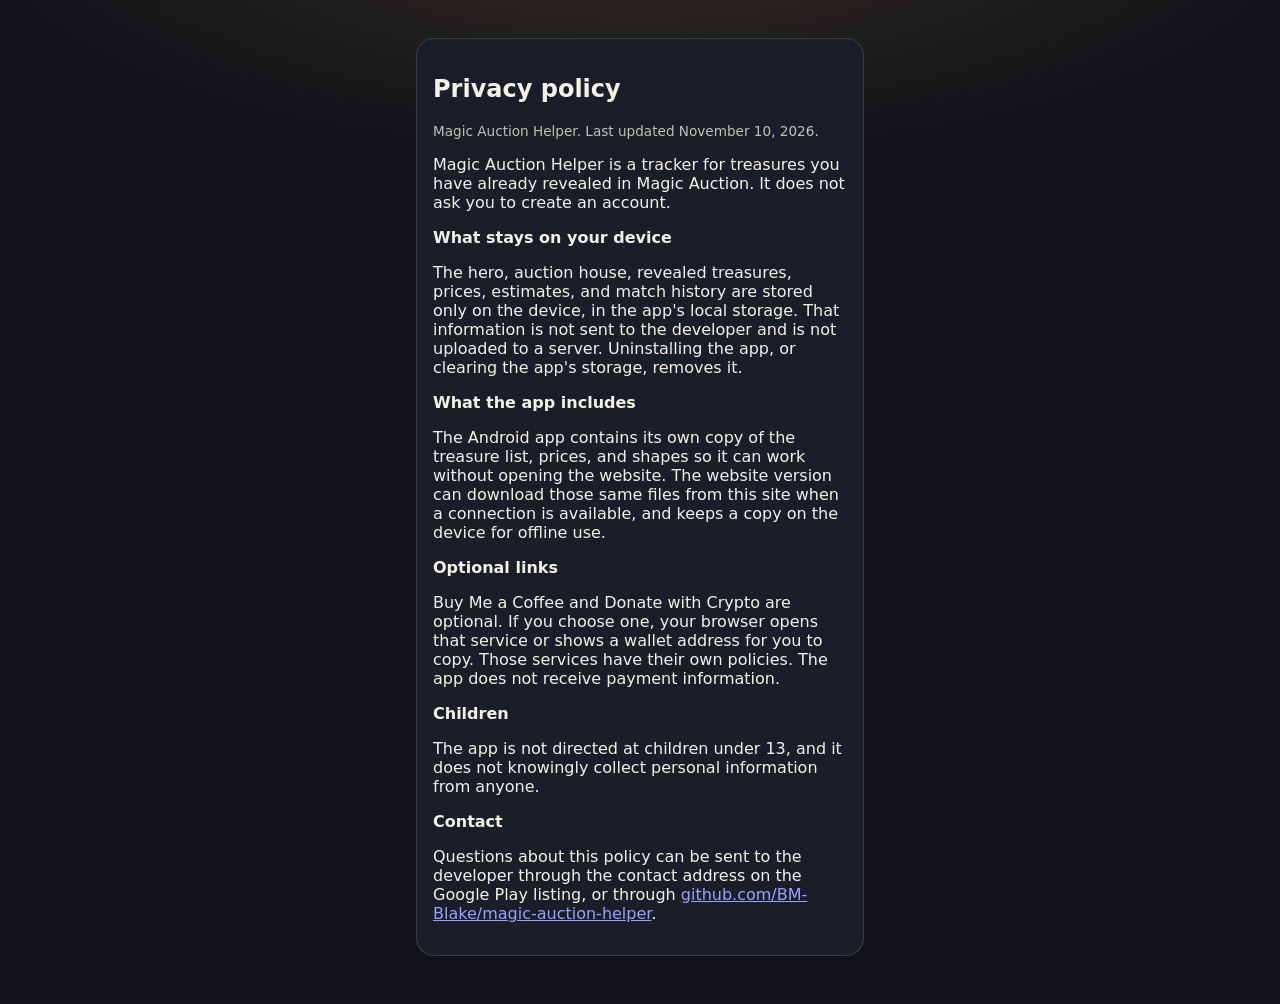
==== commit b5bab582: "Let a known count split across rarities, types, and sizes, and refresh the search copy. Co-authored-" ====
--- a/privacy.html
+++ b/privacy.html
@@ -13,7 +13,7 @@
     <main class="app" style="padding: 24px 16px 48px;">
       <article class="card">
         <h1>Privacy policy</h1>
-        <p class="hint">Magic Auction Helper. Last updated November 9, 2026.</p>
+        <p class="hint">Magic Auction Helper. Last updated November 10, 2026.</p>
         <p>Magic Auction Helper is a tracker for treasures you have already revealed in Magic Auction. It does not ask you to create an account.</p>
         <h2>What stays on your device</h2>
         <p>The hero, auction house, revealed treasures, prices, estimates, and match history are stored only on the device, in the app's local storage. That information is not sent to the developer and is not uploaded to a server. Uninstalling the app, or clearing the app's storage, removes it.</p>
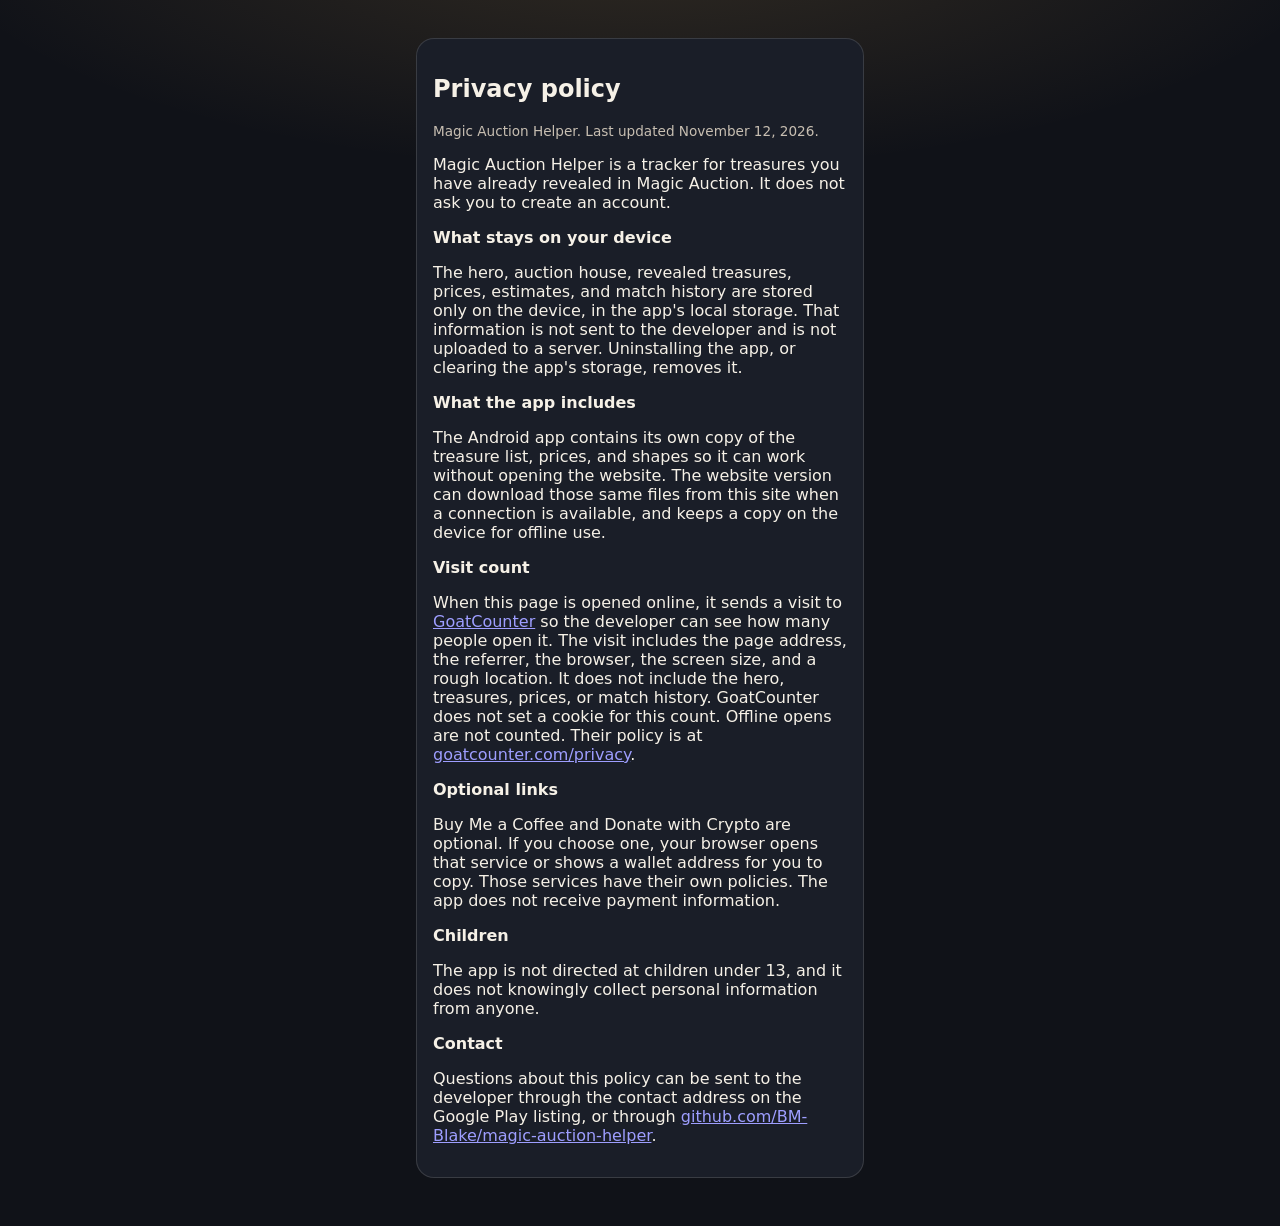
==== commit 960cae4e: "Count an online visit with GoatCounter, and say so in the privacy policy. Co-authored-by: Cursor <cu" ====
--- a/privacy.html
+++ b/privacy.html
@@ -7,18 +7,28 @@
     <meta name="description" content="Privacy policy for Magic Auction Helper, a fan-made Magic Auction database and MCGG helper. Match history stays on your device.">
     <meta name="robots" content="index, follow">
     <link rel="canonical" href="https://bm-blake.github.io/magic-auction-helper/privacy.html">
+    <meta property="og:title" content="Privacy policy — Magic Auction Helper">
+    <meta property="og:description" content="Privacy policy for Magic Auction Helper, a fan-made Magic Auction database and MCGG helper. Match history stays on your device.">
+    <meta property="og:type" content="website">
+    <meta property="og:url" content="https://bm-blake.github.io/magic-auction-helper/privacy.html">
+    <meta property="og:site_name" content="Magic Auction Helper">
+    <meta name="twitter:card" content="summary">
+    <meta name="twitter:title" content="Privacy policy — Magic Auction Helper">
+    <meta name="twitter:description" content="Privacy policy for Magic Auction Helper, a fan-made Magic Auction database and MCGG helper. Match history stays on your device.">
     <link rel="stylesheet" href="styles.css?v=141">
   </head>
   <body>
     <main class="app" style="padding: 24px 16px 48px;">
       <article class="card">
         <h1>Privacy policy</h1>
-        <p class="hint">Magic Auction Helper. Last updated November 10, 2026.</p>
+        <p class="hint">Magic Auction Helper. Last updated November 12, 2026.</p>
         <p>Magic Auction Helper is a tracker for treasures you have already revealed in Magic Auction. It does not ask you to create an account.</p>
         <h2>What stays on your device</h2>
         <p>The hero, auction house, revealed treasures, prices, estimates, and match history are stored only on the device, in the app's local storage. That information is not sent to the developer and is not uploaded to a server. Uninstalling the app, or clearing the app's storage, removes it.</p>
         <h2>What the app includes</h2>
         <p>The Android app contains its own copy of the treasure list, prices, and shapes so it can work without opening the website. The website version can download those same files from this site when a connection is available, and keeps a copy on the device for offline use.</p>
+        <h2>Visit count</h2>
+        <p>When this page is opened online, it sends a visit to <a href="https://www.goatcounter.com/">GoatCounter</a> so the developer can see how many people open it. The visit includes the page address, the referrer, the browser, the screen size, and a rough location. It does not include the hero, treasures, prices, or match history. GoatCounter does not set a cookie for this count. Offline opens are not counted. Their policy is at <a href="https://www.goatcounter.com/privacy">goatcounter.com/privacy</a>.</p>
         <h2>Optional links</h2>
         <p>Buy Me a Coffee and Donate with Crypto are optional. If you choose one, your browser opens that service or shows a wallet address for you to copy. Those services have their own policies. The app does not receive payment information.</p>
         <h2>Children</h2>
--- a/styles.css
+++ b/styles.css
@@ -581,7 +581,8 @@
 }
 
 .manual-dialog,
-.crypto-dialog {
+.crypto-dialog,
+.end-dialog {
   width: min(448px, calc(100% - 32px));
   margin: auto;
   padding: 16px;
@@ -598,8 +599,31 @@
 }
 
 .manual-dialog::backdrop,
-.crypto-dialog::backdrop {
+.crypto-dialog::backdrop,
+.end-dialog::backdrop {
   background: rgba(8, 10, 14, 0.72);
+}
+
+.end-dialog { padding: 0; }
+
+.end-dialog form { padding: 16px; }
+
+.end-dialog .hint {
+  margin: 0;
+  color: var(--muted);
+}
+
+.end-won {
+  display: flex;
+  gap: 8px;
+}
+
+.end-won .ghost { flex: 1 1 0; }
+
+.end-won .ghost[aria-pressed="true"] {
+  border-color: transparent;
+  background: var(--gold);
+  color: var(--gold-ink);
 }
 
 .manual-item + .manual-item { margin-top: 2px; }
@@ -965,9 +989,11 @@
   align-items: center;
   justify-content: center;
   gap: 8px;
-}
-
-.counter { display: flex; align-items: center; gap: 4px; }
+  font: inherit;
+  color: inherit;
+}
+
+button.chip { cursor: pointer; }
 
 #rarities > .chip,
 .add-rarities .chip {
@@ -995,6 +1021,11 @@
   max-width: none;
 }
 
+.chips.add-rarities:has(.chip-wrap) > .chip-wrap {
+  flex: 1 1 calc((100% - 16px) / 3);
+  justify-content: center;
+}
+
 .chip.is-swatch .count {
   min-width: 0;
   padding: 0;
@@ -1022,6 +1053,45 @@
 
 #sizes .chip,
 .add-sizes .chip { min-width: 44px; }
+
+.chips.add-sizes:has(.chip-wrap) {
+  display: grid;
+  grid-template-columns: repeat(3, minmax(0, 1fr));
+}
+
+.chips.add-sizes .chip-wrap {
+  min-width: 0;
+  gap: 2px;
+}
+
+.chips.add-sizes .chip-wrap .chip {
+  flex: 1 1 auto;
+  min-width: 0;
+  padding: 0 6px;
+  gap: 4px;
+  white-space: nowrap;
+}
+
+.chips.add-sizes .chip-wrap .count {
+  min-width: 0;
+  padding: 1px 4px;
+}
+
+[data-cat-panel="type"] > .chips {
+  display: grid;
+  grid-template-columns: repeat(2, minmax(0, 1fr));
+}
+
+[data-cat-panel="type"] > .chips > .chip-wrap {
+  width: 100%;
+  min-width: 0;
+}
+
+[data-cat-panel="type"] > .chips > .chip-wrap > .chip {
+  flex: 1 1 auto;
+  justify-content: space-between;
+  min-width: 0;
+}
 
 .count {
   min-width: 1.5em;
@@ -1131,6 +1201,10 @@
   font-size: 0.9rem;
 }
 
+.cat-panel .sheet-nests { margin-top: 8px; }
+
+.cat-panel.is-nested { margin-top: 4px; }
+
 .detail-item-list {
   display: flex;
   flex-direction: column;
@@ -1180,7 +1254,6 @@
   font-weight: 500;
 }
 
-.item-save,
 .item-undo {
   width: 32px;
   height: 32px;
@@ -1193,13 +1266,6 @@
   font-size: 1rem;
 }
 
-.item-save {
-  background: var(--gold);
-  border-color: transparent;
-  color: var(--gold-ink);
-  font-weight: 700;
-}
-
 .item-name-row .item-name {
   flex: 1;
   min-width: 0;
@@ -1225,6 +1291,98 @@
   background: var(--raise);
   color: inherit;
   font-size: 16px;
+}
+
+.item-card-actions .name-picker {
+  flex: 1 1 auto;
+  min-width: 0;
+}
+
+.name-picker { position: relative; }
+
+.name-toggle {
+  display: flex;
+  align-items: center;
+  justify-content: space-between;
+  gap: 8px;
+  width: 100%;
+  min-height: 44px;
+  padding: 0 12px;
+  border: 1px solid var(--line);
+  border-radius: 12px;
+  background: var(--raise);
+  color: inherit;
+  font-size: 16px;
+  font-weight: 650;
+  text-align: left;
+}
+
+.name-toggle > span {
+  min-width: 0;
+  overflow: hidden;
+  text-overflow: ellipsis;
+  white-space: nowrap;
+}
+
+.name-toggle.is-placeholder > span {
+  color: var(--muted);
+  font-weight: 500;
+}
+
+.name-toggle::after {
+  content: "";
+  flex: 0 0 auto;
+  width: 8px;
+  height: 8px;
+  margin-top: -4px;
+  border-right: 2px solid var(--gold);
+  border-bottom: 2px solid var(--gold);
+  transform: rotate(45deg);
+}
+
+.name-toggle[aria-expanded="true"] {
+  border-color: var(--gold);
+}
+
+.name-menu {
+  position: absolute;
+  z-index: 4;
+  left: 0;
+  right: 0;
+  top: calc(100% + 4px);
+  max-height: 240px;
+  margin: 0;
+  padding: 4px;
+  overflow: auto;
+  list-style: none;
+  border: 1px solid var(--line);
+  border-radius: 12px;
+  background: var(--raise-2);
+}
+
+.name-option {
+  display: flex;
+  align-items: center;
+  justify-content: space-between;
+  gap: 12px;
+  width: 100%;
+  min-height: 40px;
+  padding: 6px 8px;
+  border: 0;
+  border-radius: 8px;
+  background: transparent;
+  color: inherit;
+  font-size: 0.95rem;
+  text-align: left;
+}
+
+.name-option[aria-selected="true"],
+.name-option:hover { background: var(--raise); }
+
+.name-price {
+  flex: 0 0 auto;
+  color: var(--muted);
+  font-variant-numeric: tabular-nums;
 }
 
 .detail-list,
@@ -1240,10 +1398,12 @@
 .step-children { margin-top: 4px; }
 
 .step-row {
+  position: relative;
   display: grid;
+  grid-template-rows: auto 38px;
   justify-items: center;
-  align-content: center;
-  gap: 2px;
+  align-items: center;
+  gap: 4px;
   min-width: 0;
   padding: 8px 6px;
   border: 1px solid var(--line);
@@ -1276,11 +1436,42 @@
 .step-row.is-open > .step-children { grid-column: 1 / -1; }
 
 .stepper {
-  display: flex;
-  align-items: center;
-  justify-content: center;
-  gap: 6px;
-}
+  position: relative;
+  display: grid;
+  align-items: center;
+  justify-items: center;
+  width: 100%;
+  height: 100%;
+}
+
+.stepper .spin {
+  position: absolute;
+  right: 0;
+  top: 50%;
+  transform: translateY(-50%);
+}
+
+.spin {
+  display: inline-flex;
+  flex-direction: column;
+  flex: 0 0 auto;
+  border: 1px solid var(--line);
+  border-radius: 8px;
+  overflow: hidden;
+  background: var(--raise-2);
+}
+
+.spin .step-btn {
+  width: 26px;
+  height: 18px;
+  border: 0;
+  border-radius: 0;
+  background: transparent;
+  font-size: 0.62rem;
+  line-height: 1;
+}
+
+.spin .step-btn + .step-btn { border-top: 1px solid var(--line); }
 
 .step-btn {
   width: 36px;
@@ -1572,7 +1763,30 @@
   line-height: 1;
 }
 
-.exact { margin: 0 0 14px; }
+.exact-line {
+  display: flex;
+  align-items: center;
+  justify-content: space-between;
+  gap: 12px;
+}
+
+.exact-line .exact-total { margin: 6px 0 0; }
+
+#treasure-max {
+  margin-top: 6px;
+  color: var(--text);
+}
+
+#treasure-max[aria-pressed="true"] {
+  border-color: transparent;
+  background: var(--gold);
+  color: var(--gold-ink);
+}
+
+#treasure-max:disabled {
+  cursor: default;
+  opacity: 1;
+}
 
 .exact .field {
   margin-top: 0;
